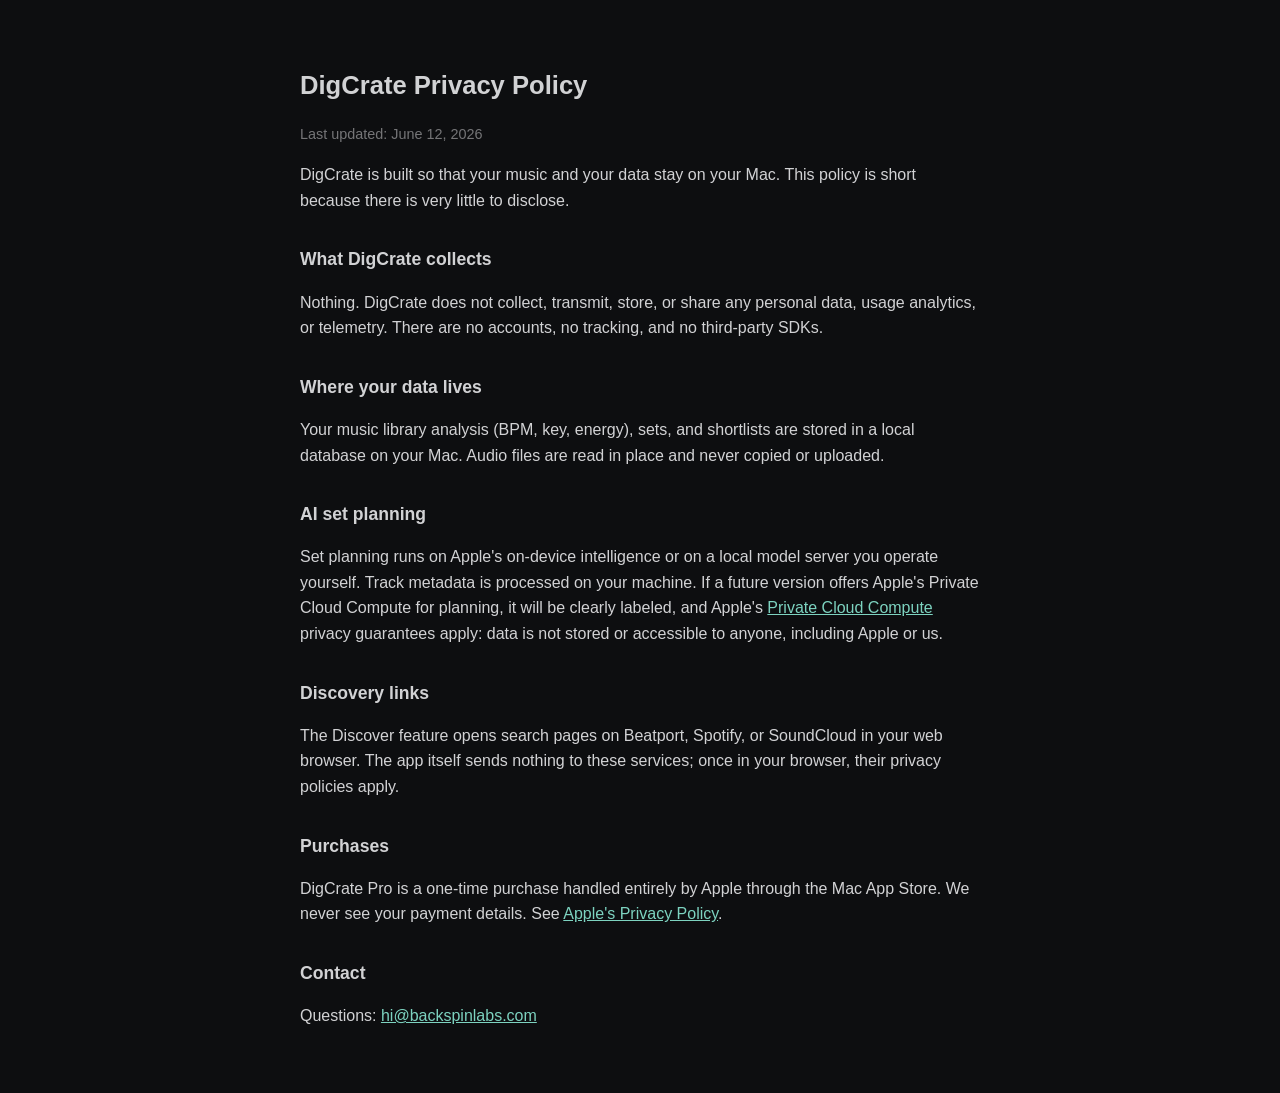
==== website/privacy.html @ 8a0fda72 "Marketing phase 0: App Store link in README, analytics + signup on site - README: the Mac app has sh" ====
<!doctype html>
<html lang="en">
<head>
  <meta charset="utf-8" />
  <meta name="viewport" content="width=device-width, initial-scale=1" />
  <title>DigCrate — Privacy Policy</title>
  <style>
    body { background: #0d0e10; color: rgba(245,245,247,0.85); font-family: -apple-system, BlinkMacSystemFont, "Segoe UI", sans-serif; line-height: 1.6; max-width: 680px; margin: 0 auto; padding: 48px 24px; }
    h1 { font-size: 1.6rem; } h2 { font-size: 1.1rem; margin-top: 2rem; }
    a { color: #7dd3c0; }
    .updated { color: rgba(245,245,247,0.45); font-size: 0.9rem; }
  </style>
</head>
<body>
  <h1>DigCrate Privacy Policy</h1>
  <p class="updated">Last updated: June 12, 2026</p>

  <p>DigCrate is built so that your music and your data stay on your Mac. This
  policy is short because there is very little to disclose.</p>

  <h2>What DigCrate collects</h2>
  <p>Nothing. DigCrate does not collect, transmit, store, or share any personal
  data, usage analytics, or telemetry. There are no accounts, no tracking, and
  no third-party SDKs.</p>

  <h2>Where your data lives</h2>
  <p>Your music library analysis (BPM, key, energy), sets, and shortlists are
  stored in a local database on your Mac. Audio files are read in place and
  never copied or uploaded.</p>

  <h2>AI set planning</h2>
  <p>Set planning runs on Apple's on-device intelligence or on a local model
  server you operate yourself. Track metadata is processed on your machine.
  If a future version offers Apple's Private Cloud Compute for planning, it
  will be clearly labeled, and Apple's
  <a href="https://security.apple.com/blog/private-cloud-compute/">Private Cloud
  Compute</a> privacy guarantees apply: data is not stored or accessible to
  anyone, including Apple or us.</p>

  <h2>Discovery links</h2>
  <p>The Discover feature opens search pages on Beatport, Spotify, or
  SoundCloud in your web browser. The app itself sends nothing to these
  services; once in your browser, their privacy policies apply.</p>

  <h2>Purchases</h2>
  <p>DigCrate Pro is a one-time purchase handled entirely by Apple through the
  Mac App Store. We never see your payment details. See
  <a href="https://www.apple.com/legal/privacy/">Apple's Privacy Policy</a>.</p>

  <h2>Contact</h2>
  <p>Questions: <a href="mailto:hi@backspinlabs.com">hi@backspinlabs.com</a></p>

  <!-- Cloudflare Web Analytics beacon. Replace TODO_CF_ANALYTICS_TOKEN with the
       real site token from the Cloudflare dashboard (Analytics & Logs > Web Analytics). -->
  <script defer src="https://static.cloudflareinsights.com/beacon.min.js" data-cf-beacon='{"token": "TODO_CF_ANALYTICS_TOKEN"}'></script>
</body>
</html>
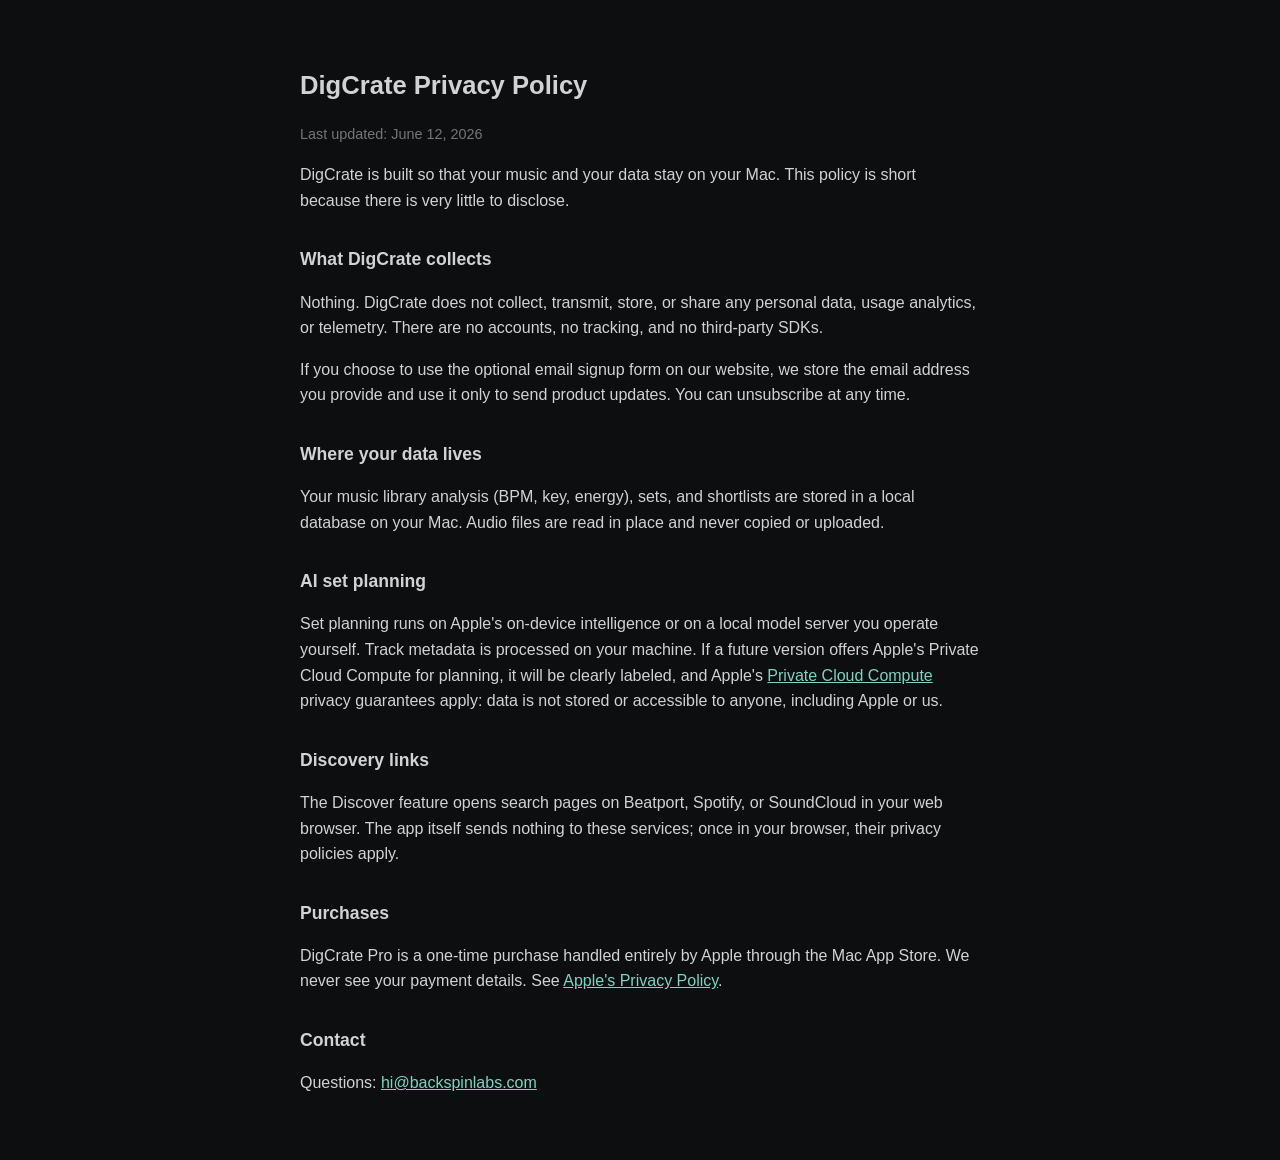
==== commit e6bd988c: "site: wire signup form to live capture endpoint; disclose email storage in privacy policy Co-Authore" ====
--- a/website/privacy.html
+++ b/website/privacy.html
@@ -22,6 +22,10 @@
   <p>Nothing. DigCrate does not collect, transmit, store, or share any personal
   data, usage analytics, or telemetry. There are no accounts, no tracking, and
   no third-party SDKs.</p>
+
+  <p>If you choose to use the optional email signup form on our website, we
+  store the email address you provide and use it only to send product updates.
+  You can unsubscribe at any time.</p>
 
   <h2>Where your data lives</h2>
   <p>Your music library analysis (BPM, key, energy), sets, and shortlists are
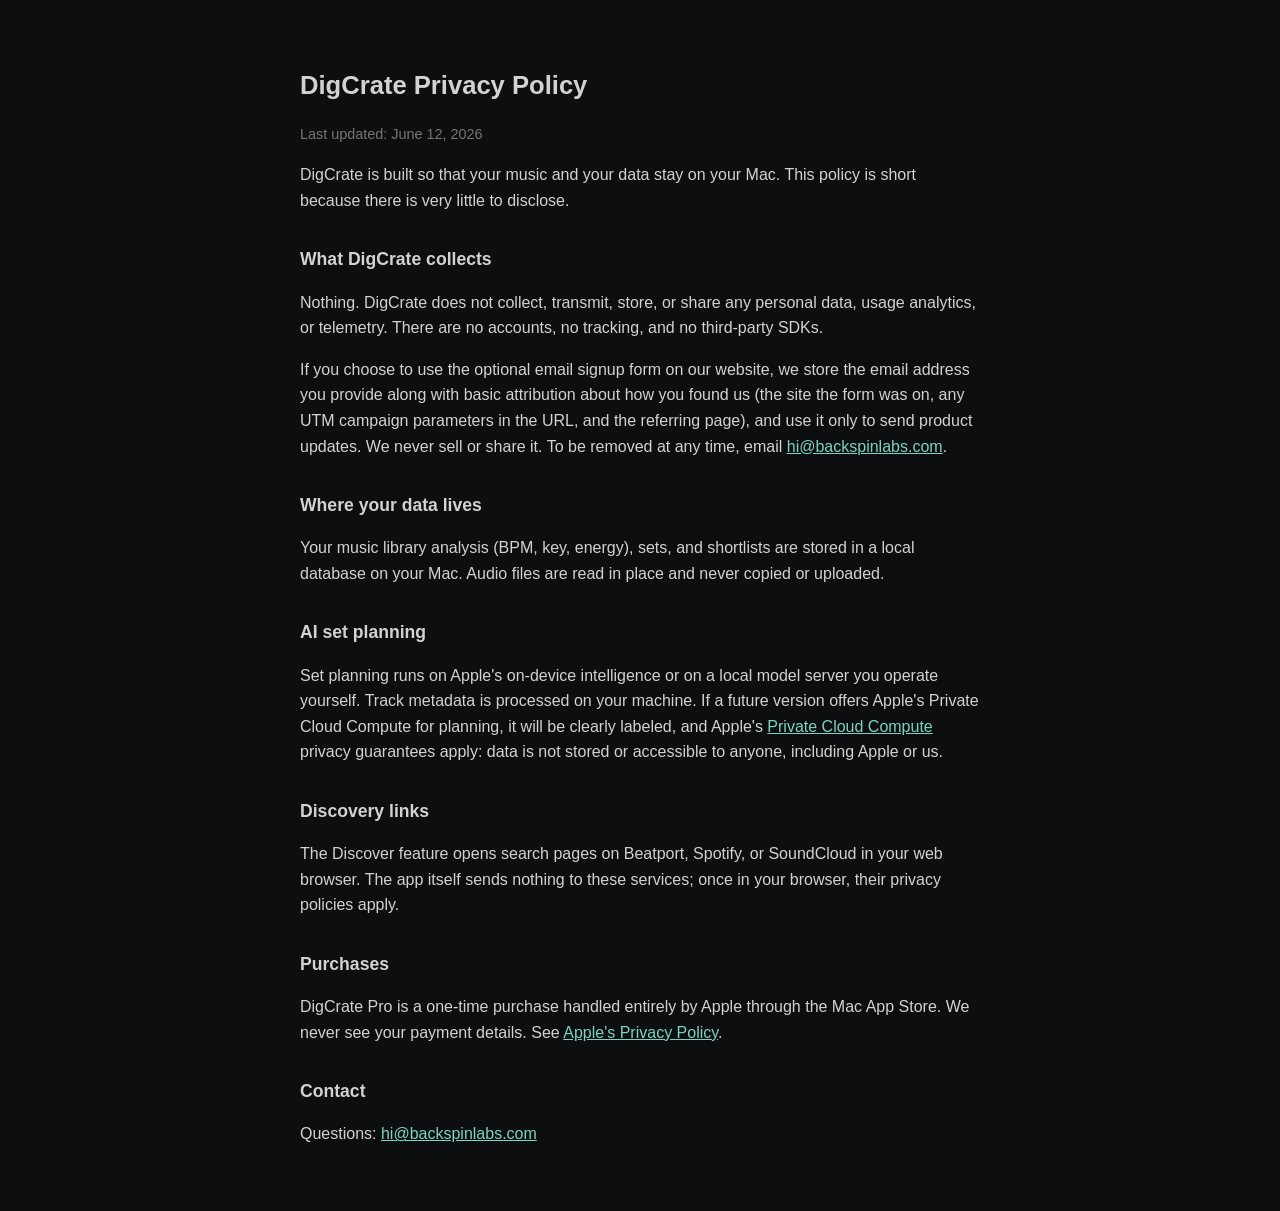
==== commit f64346e0: "site: harden footer signup form (a11y, strict success check, referrer) and disclose attribution in p" ====
--- a/website/privacy.html
+++ b/website/privacy.html
@@ -24,8 +24,11 @@
   no third-party SDKs.</p>
 
   <p>If you choose to use the optional email signup form on our website, we
-  store the email address you provide and use it only to send product updates.
-  You can unsubscribe at any time.</p>
+  store the email address you provide along with basic attribution about how
+  you found us (the site the form was on, any UTM campaign parameters in the
+  URL, and the referring page), and use it only to send product updates. We
+  never sell or share it. To be removed at any time, email
+  <a href="mailto:hi@backspinlabs.com">hi@backspinlabs.com</a>.</p>
 
   <h2>Where your data lives</h2>
   <p>Your music library analysis (BPM, key, energy), sets, and shortlists are
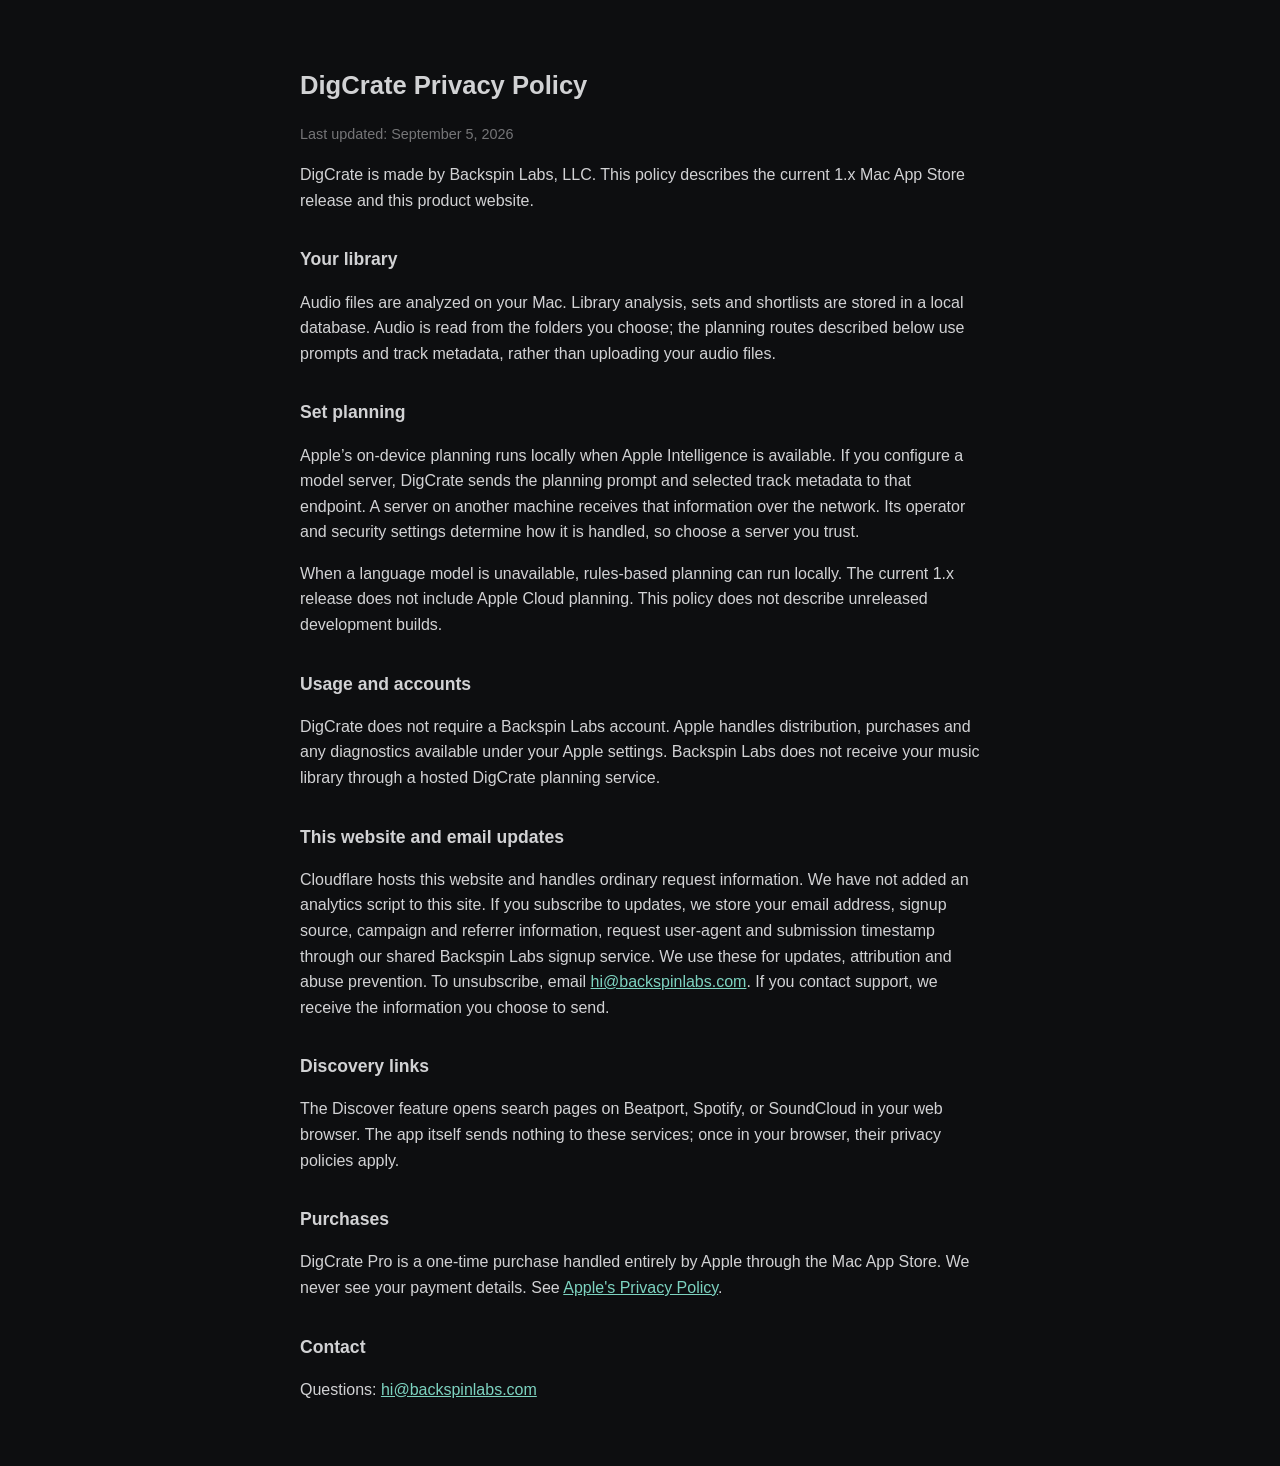
==== commit 016ac0ae: "Show DigCrate screenshots and clarify pricing and planning requirements" ====
--- a/website/privacy.html
+++ b/website/privacy.html
@@ -13,37 +13,13 @@
 </head>
 <body>
   <h1>DigCrate Privacy Policy</h1>
-  <p class="updated">Last updated: June 12, 2026</p>
+  <p class="updated">Last updated: September 5, 2026</p>
 
-  <p>DigCrate is built so that your music and your data stay on your Mac. This
-  policy is short because there is very little to disclose.</p>
-
-  <h2>What DigCrate collects</h2>
-  <p>Nothing. DigCrate does not collect, transmit, store, or share any personal
-  data, usage analytics, or telemetry. There are no accounts, no tracking, and
-  no third-party SDKs.</p>
-
-  <p>If you choose to use the optional email signup form on our website, we
-  store the email address you provide along with basic attribution about how
-  you found us (the site the form was on, any UTM campaign parameters in the
-  URL, and the referring page), and use it only to send product updates. We
-  never sell or share it. To be removed at any time, email
-  <a href="mailto:hi@backspinlabs.com">hi@backspinlabs.com</a>.</p>
-
-  <h2>Where your data lives</h2>
-  <p>Your music library analysis (BPM, key, energy), sets, and shortlists are
-  stored in a local database on your Mac. Audio files are read in place and
-  never copied or uploaded.</p>
-
-  <h2>AI set planning</h2>
-  <p>Set planning runs on Apple's on-device intelligence or on a local model
-  server you operate yourself. Track metadata is processed on your machine.
-  If a future version offers Apple's Private Cloud Compute for planning, it
-  will be clearly labeled, and Apple's
-  <a href="https://security.apple.com/blog/private-cloud-compute/">Private Cloud
-  Compute</a> privacy guarantees apply: data is not stored or accessible to
-  anyone, including Apple or us.</p>
-
+  <p>DigCrate is made by Backspin Labs, LLC. This policy describes the current 1.x Mac App Store release and this product website.</p>
+  <h2>Your library</h2><p>Audio files are analyzed on your Mac. Library analysis, sets and shortlists are stored in a local database. Audio is read from the folders you choose; the planning routes described below use prompts and track metadata, rather than uploading your audio files.</p>
+  <h2>Set planning</h2><p>Apple’s on-device planning runs locally when Apple Intelligence is available. If you configure a model server, DigCrate sends the planning prompt and selected track metadata to that endpoint. A server on another machine receives that information over the network. Its operator and security settings determine how it is handled, so choose a server you trust.</p><p>When a language model is unavailable, rules-based planning can run locally. The current 1.x release does not include Apple Cloud planning. This policy does not describe unreleased development builds.</p>
+  <h2>Usage and accounts</h2><p>DigCrate does not require a Backspin Labs account. Apple handles distribution, purchases and any diagnostics available under your Apple settings. Backspin Labs does not receive your music library through a hosted DigCrate planning service.</p>
+  <h2>This website and email updates</h2><p>Cloudflare hosts this website and handles ordinary request information. We have not added an analytics script to this site. If you subscribe to updates, we store your email address, signup source, campaign and referrer information, request user-agent and submission timestamp through our shared Backspin Labs signup service. We use these for updates, attribution and abuse prevention. To unsubscribe, email <a href="mailto:hi@backspinlabs.com">hi@backspinlabs.com</a>. If you contact support, we receive the information you choose to send.</p>
   <h2>Discovery links</h2>
   <p>The Discover feature opens search pages on Beatport, Spotify, or
   SoundCloud in your web browser. The app itself sends nothing to these
@@ -57,8 +33,6 @@
   <h2>Contact</h2>
   <p>Questions: <a href="mailto:hi@backspinlabs.com">hi@backspinlabs.com</a></p>
 
-  <!-- Cloudflare Web Analytics beacon. Replace TODO_CF_ANALYTICS_TOKEN with the
-       real site token from the Cloudflare dashboard (Analytics & Logs > Web Analytics). -->
-  <script defer src="https://static.cloudflareinsights.com/beacon.min.js" data-cf-beacon='{"token": "TODO_CF_ANALYTICS_TOKEN"}'></script>
+
 </body>
 </html>
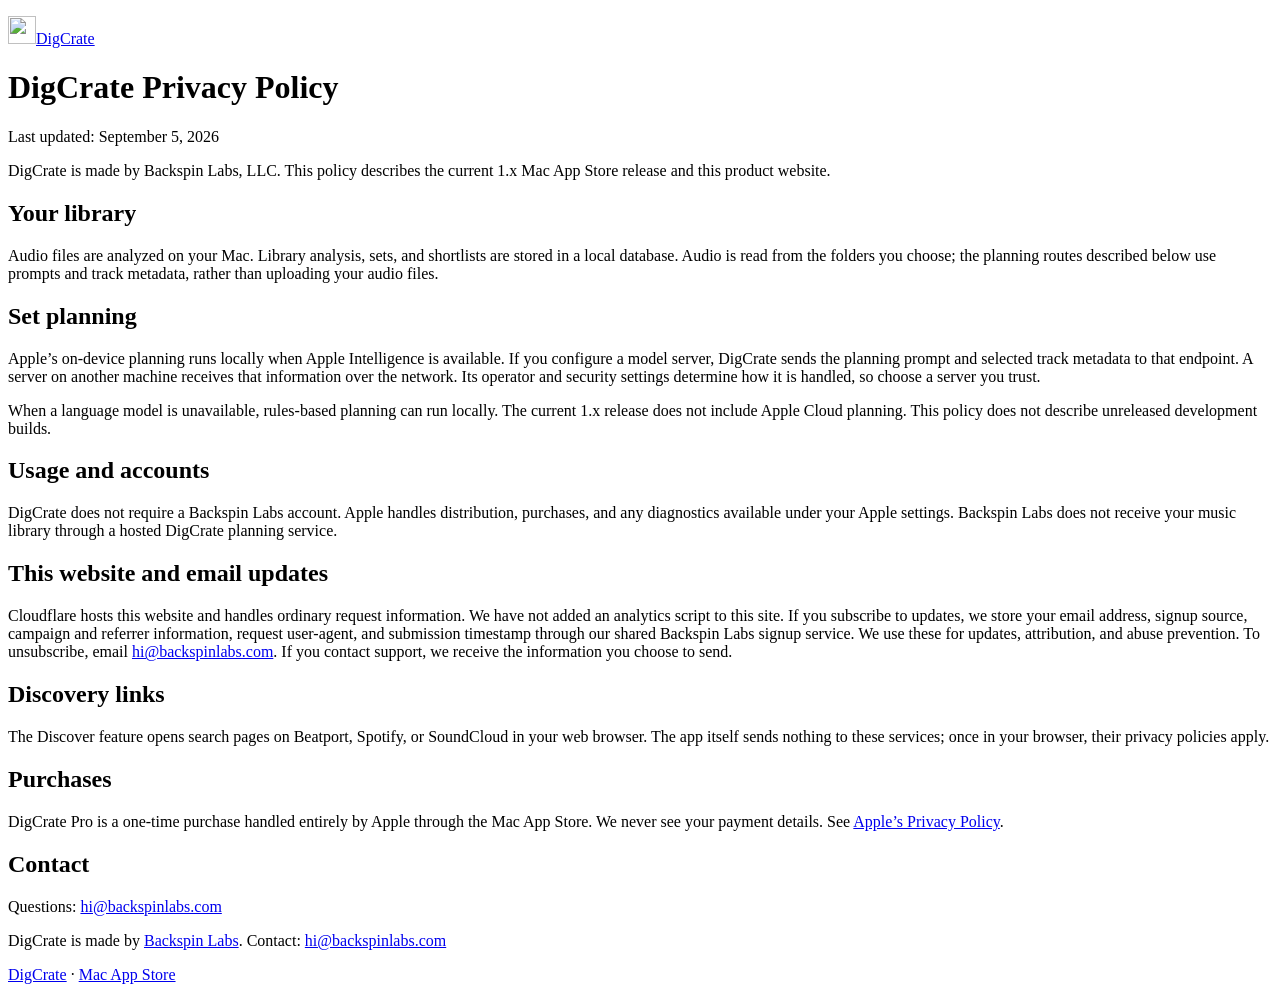
==== commit 41bb4b91: "website: move digcrate.backspinlabs.com to the new Backspin identity Black and white following the s" ====
--- a/website/privacy.html
+++ b/website/privacy.html
@@ -1,38 +1,69 @@
-<!doctype html>
+<!DOCTYPE html>
 <html lang="en">
 <head>
   <meta charset="utf-8" />
   <meta name="viewport" content="width=device-width, initial-scale=1" />
-  <title>DigCrate — Privacy Policy</title>
-  <style>
-    body { background: #0d0e10; color: rgba(245,245,247,0.85); font-family: -apple-system, BlinkMacSystemFont, "Segoe UI", sans-serif; line-height: 1.6; max-width: 680px; margin: 0 auto; padding: 48px 24px; }
-    h1 { font-size: 1.6rem; } h2 { font-size: 1.1rem; margin-top: 2rem; }
-    a { color: #7dd3c0; }
-    .updated { color: rgba(245,245,247,0.45); font-size: 0.9rem; }
-  </style>
+  <title>DigCrate Privacy Policy</title>
+  <meta name="description" content="What DigCrate does with your music library, set-planning prompts, purchases, and email signups. Audio files are analyzed on your Mac." />
+  <link rel="canonical" href="https://digcrate.backspinlabs.com/privacy" />
+  <meta name="color-scheme" content="light dark" />
+  <meta name="theme-color" content="#ffffff" media="(prefers-color-scheme: light)" />
+  <meta name="theme-color" content="#0f0f0f" media="(prefers-color-scheme: dark)" />
+  <meta property="og:title" content="DigCrate Privacy Policy" />
+  <meta property="og:description" content="What DigCrate does with your music library, set-planning prompts, purchases, and email signups. Audio files are analyzed on your Mac." />
+  <meta property="og:url" content="https://digcrate.backspinlabs.com/privacy" />
+  <meta property="og:site_name" content="DigCrate" />
+  <meta property="og:type" content="website" />
+  <meta property="og:image" content="https://digcrate.backspinlabs.com/og-image.png" />
+  <meta property="og:image:width" content="1200" />
+  <meta property="og:image:height" content="630" />
+  <meta name="twitter:card" content="summary_large_image" />
+  <meta name="twitter:title" content="DigCrate Privacy Policy" />
+  <meta name="twitter:description" content="What DigCrate does with your music library, set-planning prompts, purchases, and email signups. Audio files are analyzed on your Mac." />
+  <meta name="twitter:image" content="https://digcrate.backspinlabs.com/og-image.png" />
+  <link rel="icon" href="/app-icon.png" type="image/png" />
+  <link rel="apple-touch-icon" href="/app-icon.png" />
+  <link rel="preconnect" href="https://fonts.googleapis.com" />
+  <link rel="preconnect" href="https://fonts.gstatic.com" crossorigin />
+  <link rel="stylesheet" href="https://fonts.googleapis.com/css2?family=Big+Shoulders+Display:wght@800&amp;family=IBM+Plex+Sans:wght@400;500;600&amp;display=swap" />
+  <link rel="stylesheet" href="/backspin.css" />
+  <link rel="stylesheet" href="/digcrate.css" />
 </head>
 <body>
-  <h1>DigCrate Privacy Policy</h1>
-  <p class="updated">Last updated: September 5, 2026</p>
+<main class="prose">
+<p class="topline"><a href="/"><img src="/app-icon.png" alt="" width="28" height="28" />DigCrate</a></p>
 
-  <p>DigCrate is made by Backspin Labs, LLC. This policy describes the current 1.x Mac App Store release and this product website.</p>
-  <h2>Your library</h2><p>Audio files are analyzed on your Mac. Library analysis, sets and shortlists are stored in a local database. Audio is read from the folders you choose; the planning routes described below use prompts and track metadata, rather than uploading your audio files.</p>
-  <h2>Set planning</h2><p>Apple’s on-device planning runs locally when Apple Intelligence is available. If you configure a model server, DigCrate sends the planning prompt and selected track metadata to that endpoint. A server on another machine receives that information over the network. Its operator and security settings determine how it is handled, so choose a server you trust.</p><p>When a language model is unavailable, rules-based planning can run locally. The current 1.x release does not include Apple Cloud planning. This policy does not describe unreleased development builds.</p>
-  <h2>Usage and accounts</h2><p>DigCrate does not require a Backspin Labs account. Apple handles distribution, purchases and any diagnostics available under your Apple settings. Backspin Labs does not receive your music library through a hosted DigCrate planning service.</p>
-  <h2>This website and email updates</h2><p>Cloudflare hosts this website and handles ordinary request information. We have not added an analytics script to this site. If you subscribe to updates, we store your email address, signup source, campaign and referrer information, request user-agent and submission timestamp through our shared Backspin Labs signup service. We use these for updates, attribution and abuse prevention. To unsubscribe, email <a href="mailto:hi@backspinlabs.com">hi@backspinlabs.com</a>. If you contact support, we receive the information you choose to send.</p>
-  <h2>Discovery links</h2>
-  <p>The Discover feature opens search pages on Beatport, Spotify, or
-  SoundCloud in your web browser. The app itself sends nothing to these
-  services; once in your browser, their privacy policies apply.</p>
+<h1>DigCrate Privacy Policy</h1>
+<p class="small">Last updated: September 5, 2026</p>
 
-  <h2>Purchases</h2>
-  <p>DigCrate Pro is a one-time purchase handled entirely by Apple through the
-  Mac App Store. We never see your payment details. See
-  <a href="https://www.apple.com/legal/privacy/">Apple's Privacy Policy</a>.</p>
+<p>DigCrate is made by Backspin Labs, LLC. This policy describes the current 1.x Mac App Store release and this product website.</p>
 
-  <h2>Contact</h2>
-  <p>Questions: <a href="mailto:hi@backspinlabs.com">hi@backspinlabs.com</a></p>
+<h2>Your library</h2>
+<p>Audio files are analyzed on your Mac. Library analysis, sets, and shortlists are stored in a local database. Audio is read from the folders you choose; the planning routes described below use prompts and track metadata, rather than uploading your audio files.</p>
 
+<h2>Set planning</h2>
+<p>Apple’s on-device planning runs locally when Apple Intelligence is available. If you configure a model server, DigCrate sends the planning prompt and selected track metadata to that endpoint. A server on another machine receives that information over the network. Its operator and security settings determine how it is handled, so choose a server you trust.</p>
+<p>When a language model is unavailable, rules-based planning can run locally. The current 1.x release does not include Apple Cloud planning. This policy does not describe unreleased development builds.</p>
 
+<h2>Usage and accounts</h2>
+<p>DigCrate does not require a Backspin Labs account. Apple handles distribution, purchases, and any diagnostics available under your Apple settings. Backspin Labs does not receive your music library through a hosted DigCrate planning service.</p>
+
+<h2>This website and email updates</h2>
+<p>Cloudflare hosts this website and handles ordinary request information. We have not added an analytics script to this site. If you subscribe to updates, we store your email address, signup source, campaign and referrer information, request user-agent, and submission timestamp through our shared Backspin Labs signup service. We use these for updates, attribution, and abuse prevention. To unsubscribe, email <a href="mailto:hi@backspinlabs.com">hi@backspinlabs.com</a>. If you contact support, we receive the information you choose to send.</p>
+
+<h2>Discovery links</h2>
+<p>The Discover feature opens search pages on Beatport, Spotify, or SoundCloud in your web browser. The app itself sends nothing to these services; once in your browser, their privacy policies apply.</p>
+
+<h2>Purchases</h2>
+<p>DigCrate Pro is a one-time purchase handled entirely by Apple through the Mac App Store. We never see your payment details. See <a href="https://www.apple.com/legal/privacy/">Apple’s Privacy Policy</a>.</p>
+
+<h2>Contact</h2>
+<p>Questions: <a href="mailto:hi@backspinlabs.com">hi@backspinlabs.com</a></p>
+
+<footer class="foot">
+  <p>DigCrate is made by <a href="https://backspinlabs.com">Backspin Labs</a>. Contact: <a href="mailto:hi@backspinlabs.com">hi@backspinlabs.com</a></p>
+  <p><a href="/">DigCrate</a> · <a href="https://apps.apple.com/us/app/digcrate/id6779803539">Mac App Store</a></p>
+</footer>
+</main>
 </body>
 </html>
